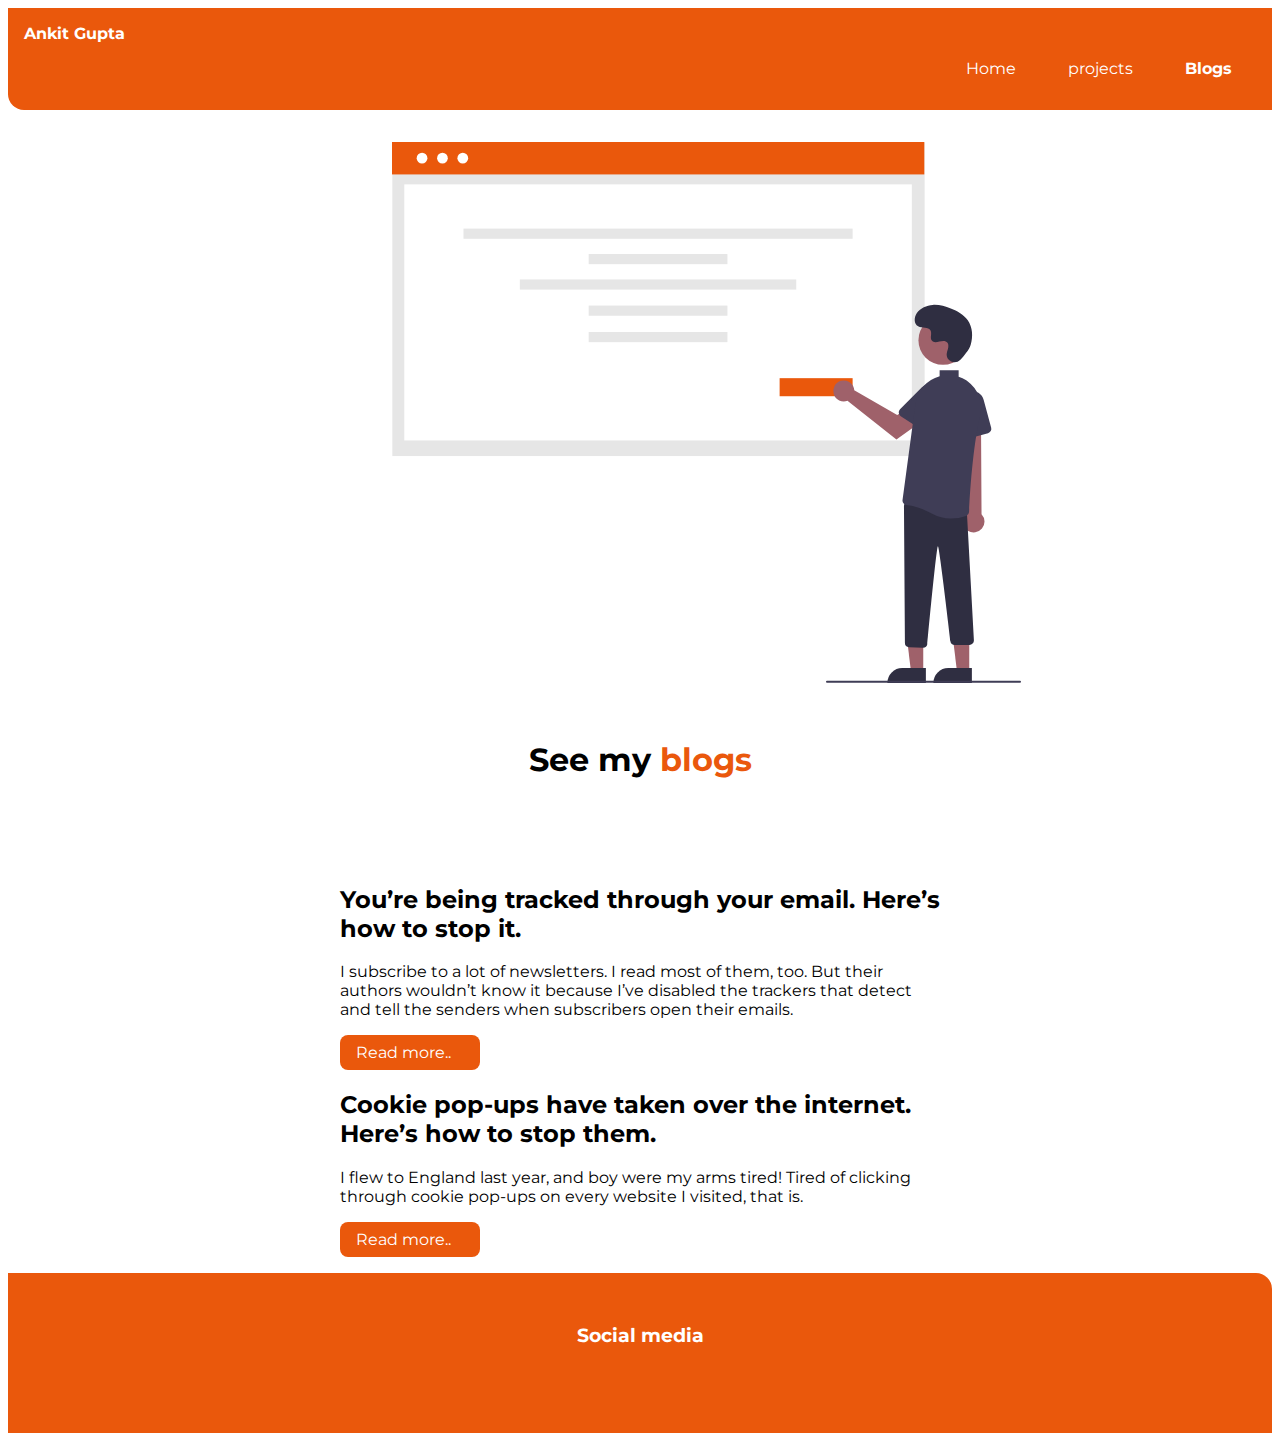
==== blogs.html @ 858d26f7 "refactor" ====
<!DOCTYPE html>
<html lang="en">

<head>
    <meta charset="UTF-8">
    <meta name="viewport" content="width=device-width, initial-scale=1.0">
    <link href="styles.css" rel="stylesheet" />
    <title>blogs | Ankit Gupta</title>
</head>

<body>


    <nav class="navigation container">
        <div class="nav-brand">Ankit Gupta</div>
        <ul class="list-non-bullet nav-pills">
            <li class="list-item-inline">
                <a class="link" href="/index.html">Home</a>
            </li>
            <li class="list-item-inline">
                <a class="link " href="/projects.html">projects</a>
            </li>
            <li class="list-item-inline">
                <a class="link link-active" href="/blogs.html">Blogs</a>
            </li>
        </ul>
    </nav>

    <header class="hero">
        <img class="hero" src="images/hero2.svg" />
        <h1 class="hero-heading">See my <span style="color: #ea580c">blogs</span> </h1>
    </header>


    <article class="container-center showcase-blog">

        <h2>You’re being tracked through your email. Here’s how to stop it.</h2>
        <p>
            I subscribe to a lot of newsletters. I read most of them, too. But their authors wouldn’t know it because
            I’ve disabled the trackers that detect and tell the senders when subscribers open their emails.
        </p>
        <a class="link link-primary" href="https://www.vox.com/recode/23332959/email-tracking-privacy">Read more..</a>

        </hr>

        <h2> Cookie pop-ups have taken over the internet. Here’s how to stop them.</h2>
        <p>
            I flew to England last year, and boy were my arms tired! Tired of clicking through cookie pop-ups on every
            website I visited, that is.
        </p>
        <a class="link link-primary" href="https://www.vox.com/recode/2022/9/14/23353266/cookie-pop-up-go-away">Read
            more..</a>

    </article>
    <footer class="footer">
        <div class="footer-header">
            <h3>Social media</h3>
        </div>
        <ul class="social-links list-non-bullet">
            <li class="list-item-inline">
                <a class="fa fa-github" href="https://github.com/ankitgupta1020" target="_blank">

                </a>
            </li>
            <li class="list-item-inline">
                <a class="fa fa-twitter" href="https://twitter.com/AnkitGu93350210" target="_blank">
                </a>
            </li>
            <li class="list-item-inline">
                <a class="fa fa-linkedin" href="https://www.linkedin.com/in/ankit-gupta-5bb433174/" target="_blank">
                </a>

            </li>

        </ul>

    </footer>

</body>

</html>
---- styles.css ----
@import url('https://fonts.googleapis.com/css2?family=Montserrat:wght@400;700&display=swap');


:root {
    --primary-color: #ea580c;
    --Orange: #ffa500;
    --off-white: #F3F4F6;
}


body {
    font-family: 'Montserrat', sans-serif;
}

hr {
    margin: 2rem 0rem;
}

/** spaces **/

.margin-md {
    margin: 2rem;
}

/** container **/
.container {
    padding: 0rem 1rem;
}

.container-center {
    max-width: 600px;
    margin: auto;
}

/* link  */

.link {
    box-sizing: border-box;
    text-decoration: none;
    padding: 0.5rem 1rem;
    margin-top: 1rem;
    margin-bottom: 1rem;
}

.link-primary {
    background-color: var(--primary-color);
    border-radius: 0.5rem;
    color: white;
    display: block;
    max-width: 140px;
    margin: 1rem 1rem 1rem 0rem;
}

.link-primary:hover {
    background-color: aqua;
    border-radius: 0.7rem;
}

.link-secondary {
    color: var(--primary-color);
    border-radius: 0.5rem;
    border: 1px solid var(--primary-color);
    display: block;
    max-width: 140px;
    margin: 1rem 1rem 1rem 0rem;
}



.list-non-bullet {
    list-style: none;
}

.list-item-inline {
    display: inline;
    padding: 0rem 0.5rem;
}

/** navigation **/
.navigation {
    background-color: var(--primary-color);
    color: white;
    padding: 1rem;
    border-bottom-left-radius: 1rem;
}

.navigation .nav-brand {
    font-weight: bold;
}

.navigation .nav-pills {
    text-align: right;
}

.navigation .link {
    color: white;
}

.navigation .link-active {
    font-weight: bold;
}

.hero {
    padding: 12rem;
    padding-top: 1rem;
    padding-bottom: 1rem;
}

.hero .hero-img {
    text-align: center;
    max-width: 10px;
    display: block;
    margin: auto;
    padding-top: 1rem;
}

.hero .hero-heading {
    text-align: center;
    padding-top: 1rem;
    padding-bottom: 3rem;
    /* color: var(--Orange); */
}

/** section **/

.section {
    padding: 2rem;
}

.section h1 {
    text-align: center;
}

.ow {
    background-color: var(--off-white);
}

/** footer **/
.footer {
    background-color: var(--primary-color);
    padding: 2rem 1rem;
    text-align: center;
    color: white;
    border-top-right-radius: 1rem;
}

.footer:hover {
    background-color: aqua;
    border-radius: 0.7rem;
}

.footer .link {
    color: white;
}

/* .footer .link {
    font-weight: bolds;
    font-size: large;
} */

.footer ul {
    padding-inline-start: 0px;
}

.fa {
    padding: 1rem;
    color: rgb(219, 208, 208);
}

/* .fa-twitter {
    background: #55ACEE;
    color: white;
  }
  .fa-linkedin {
    background: #007bb5;
    color: white;
  }
  .fa-github{
    background-color: white;
    color: red;
  } */
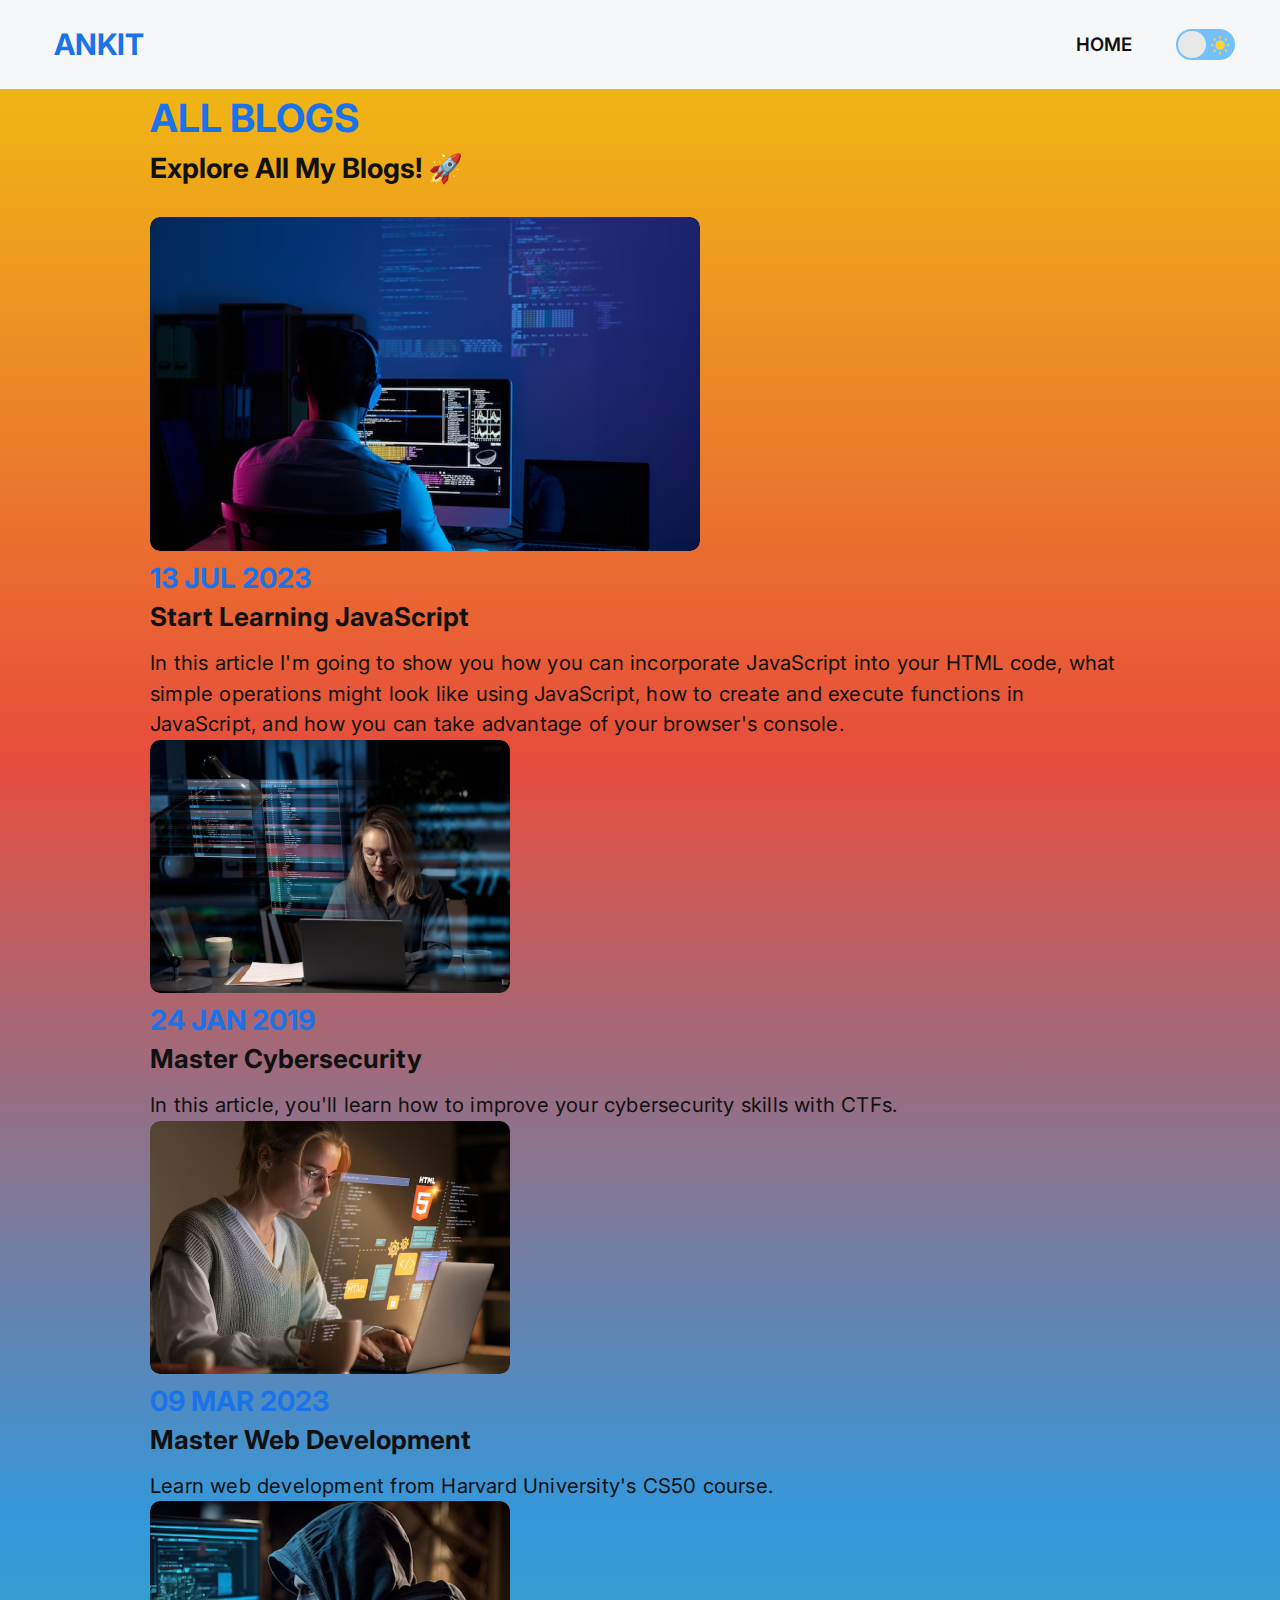
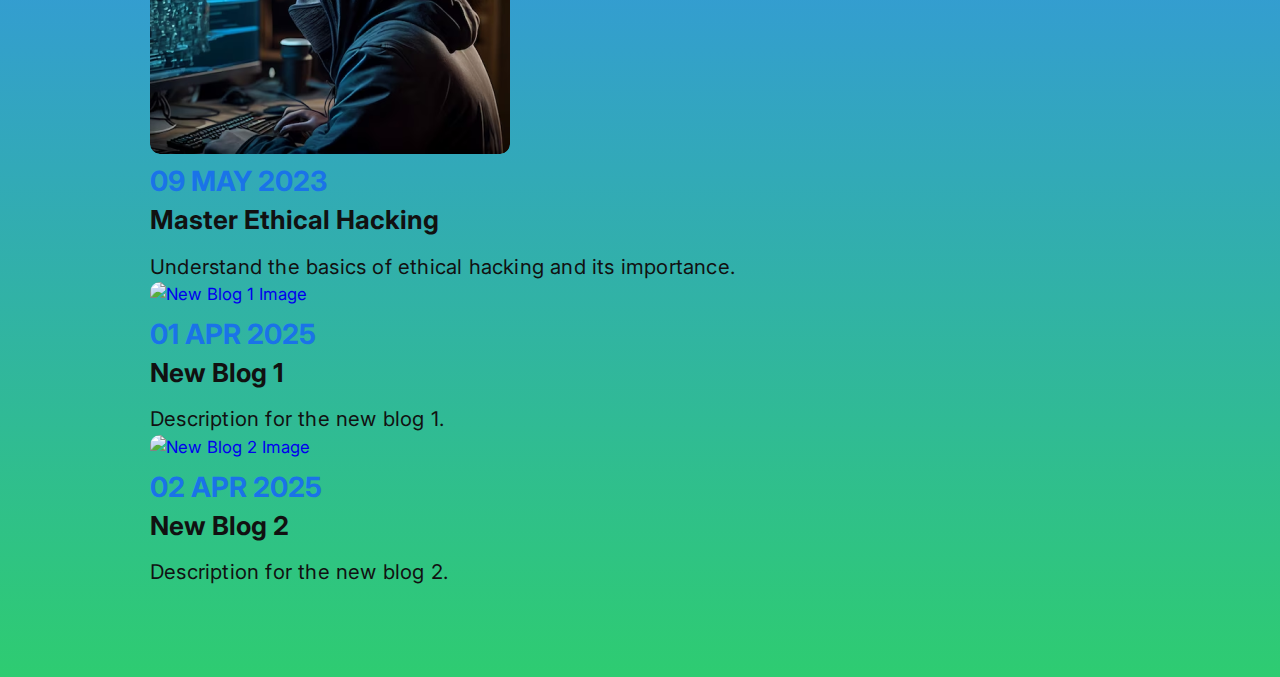
==== commit 898dce76: "inhance style" ====
--- a/blogs.html
+++ b/blogs.html
@@ -1,81 +1,172 @@
 <!DOCTYPE html>
 <html lang="en">
+<head>
+  <meta charset="UTF-8">
+  <meta name="viewport" content="width=device-width, initial-scale=1.0">
+  <title>All Blogs - Ankit Gupta</title>
+  <link rel="stylesheet" href="css/general.css" />
+  <link rel="stylesheet" href="css/styles.css" />
+  <link rel="stylesheet" href="css/queries.css" />
+  <script defer src="js/Theme.js"></script>
+  <script defer src="js/script.js"></script>
+  <script defer src="js/project.js"></script>
+  
+</head>
+<body>
+  <!-- HEADER -->
+  <header class="header flex align-items-center justify-content-space-between">
+    <a href="#" class="nav-link logo flex align-items-center gap-1">
+      <i class="fa-solid fa-terminal"></i>
+      <span>Ankit</span>
+    </a>
 
-<head>
-    <meta charset="UTF-8">
-    <meta name="viewport" content="width=device-width, initial-scale=1.0">
-    <link href="styles.css" rel="stylesheet" />
-    <title>blogs | Ankit Gupta</title>
-</head>
-
-<body>
+    <!-- MOBILE NAV -->
+    <button class="btn-mobile-nav align-items-center justify-content-center flex-direction-column">
+        <div class="bars" id="bar1"></div>
+        <div class="bars" id="bar2"></div>
+        <div class="bars" id="bar3"></div>
+      </button>
+  
+      <nav class="nav flex align-items-center gap-4">
+        <a class="nav-link main-nav-link" href="index.html">Home</a>
+      
 
 
-    <nav class="navigation container">
-        <div class="nav-brand">Ankit Gupta</div>
-        <ul class="list-non-bullet nav-pills">
-            <li class="list-item-inline">
-                <a class="link" href="/index.html">Home</a>
-            </li>
-            <li class="list-item-inline">
-                <a class="link " href="/projects.html">projects</a>
-            </li>
-            <li class="list-item-inline">
-                <a class="link link-active" href="/blogs.html">Blogs</a>
-            </li>
-        </ul>
+      <!-- THEME TOGGLE BUTTON -->
+     <button class="switch" id="themeSwitch">
+        <span class="sun">
+          <svg xmlns="http://www.w3.org/2000/svg" viewBox="0 0 24 24">
+            <g fill="#ffd43b">
+              <circle r="5" cy="12" cx="12"></circle>
+              <path
+                d="m21 13h-1a1 1 0 0 1 0-2h1a1 1 0 0 1 0 2zm-17 0h-1a1 1 0 0 1 0-2h1a1 1 0 0 1 0 2zm13.66-5.66a1 1 0 0 1 -.66-.29 1 1 0 0 1 0-1.41l.71-.71a1 1 0 1 1 1.41 1.41l-.71.71a1 1 0 0 1 -.75.29zm-12.02 12.02a1 1 0 0 1 -.71-.29 1 1 0 0 1 0-1.41l.71-.66a1 1 0 0 1 1.41 1.41l-.71.71a1 1 0 0 1 -.7.24zm6.36-14.36a1 1 0 0 1 -1-1v-1a1 1 0 0 1 2 0v1a1 1 0 0 1 -1 1zm0 17a1 1 0 0 1 -1-1v-1a1 1 0 0 1 2 0v1a1 1 0 0 1 -1 1zm-5.66-14.66a1 1 0 0 1 -.7-.29l-.71-.71a1 1 0 0 1 1.41-1.41l.71.71a1 1 0 0 1 0 1.41 1 1 0 0 1 -.71.29zm12.02 12.02a1 1 0 0 1 -.7-.29l-.66-.71a1 1 0 0 1 1.36-1.36l.71.71a1 1 0 0 1 0 1.41 1 1 0 0 1 -.71.24z">
+              </path>
+            </g>
+          </svg>
+        </span>
+
+        <span class="moon">
+          <svg xmlns="http://www.w3.org/2000/svg" viewBox="0 0 384 512">
+            <path
+              d="m223.5 32c-123.5 0-223.5 100.3-223.5 224s100 224 223.5 224c60.6 0 115.5-24.2 155.8-63.4 5-4.9 6.3-12.5 3.1-18.7s-10.1-9.7-17-8.5c-9.8 1.7-19.8 2.6-30.1 2.6-96.9 0-175.5-78.8-175.5-176 0-65.8 36-123.1 89.3-153.3 6.1-3.5 9.2-10.5 7.7-17.3s-7.3-11.9-14.3-12.5c-6.3-.5-12.6-.8-19-.8z">
+            </path>
+          </svg>
+        </span>
+        <span class="slider"></span>
+      </button>
     </nav>
-
-    <header class="hero">
-        <img class="hero" src="images/hero2.svg" />
-        <h1 class="hero-heading">See my <span style="color: #ea580c">blogs</span> </h1>
-    </header>
+  </header>
 
 
-    <article class="container-center showcase-blog">
+  <!-- BLOG SECTION -->
+  <section class="container blog-section section" id="blogs">
+    <h2 class="section-heading">All Blogs</h2>
+    <h3 class="section-subheading">Explore All My Blogs! 🚀</h3>
 
-        <h2>You’re being tracked through your email. Here’s how to stop it.</h2>
-        <p>
-            I subscribe to a lot of newsletters. I read most of them, too. But their authors wouldn’t know it because
-            I’ve disabled the trackers that detect and tell the senders when subscribers open their emails.
-        </p>
-        <a class="link link-primary" href="https://www.vox.com/recode/23332959/email-tracking-privacy">Read more..</a>
+    <div class="blog-container">
+      <!-- Blog Entry 1 -->
+      <div class="blog-entry">
+        <a href="https://www.freecodecamp.org/news/getting-started-with-javascript/" target="_blank"
+          rel="noopener noreferrer">
+          <div class="blog-img">
+            <img src="assets/blogs/blog1.png" alt="Master JavaScript Blog Image" />
+          </div>
+        </a>
+        <div class="blog-description">
+          <h4 class="blog-heading">13 Jul 2023</h4>
+          <p class="blog-subheading">Start Learning JavaScript</p>
+          <p class="section-text">
+            In this article I'm going to show you how you can incorporate
+            JavaScript into your HTML code, what simple operations might look
+            like using JavaScript, how to create and execute functions in
+            JavaScript, and how you can take advantage of your browser's
+            console.
+          </p>
+        </div>
+      </div>
 
-        </hr>
+      <!-- Blog Entry 2 -->
+      <div class="blog-entry">
+        <a href="https://www.freecodecamp.org/news/improve-cybersecurity-skills-with-ctfs-picoctf-walkthrough/"
+          target="_blank" rel="noopener noreferrer">
+          <div class="blog-img">
+            <img src="assets/blogs/blog2.png" alt="Master Cybersecurity Blog Image" />
+          </div>
+        </a>
+        <div class="blog-description">
+          <h4 class="blog-heading">24 Jan 2019</h4>
+          <p class="blog-subheading">Master Cybersecurity</p>
+          <p class="section-text">
+            In this article, you'll learn how to improve your cybersecurity skills with CTFs.
+          </p>
+        </div>
+      </div>
 
-        <h2> Cookie pop-ups have taken over the internet. Here’s how to stop them.</h2>
-        <p>
-            I flew to England last year, and boy were my arms tired! Tired of clicking through cookie pop-ups on every
-            website I visited, that is.
-        </p>
-        <a class="link link-primary" href="https://www.vox.com/recode/2022/9/14/23353266/cookie-pop-up-go-away">Read
-            more..</a>
+      <!-- Add more blog entries here -->
+      <!-- Blog Entry 3 -->
+      <div class="blog-entry">
+        <a href="https://www.freecodecamp.org/news/learn-web-development-from-harvard-university-cs50/" target="_blank"
+          rel="noopener noreferrer">
+          <div class="blog-img">
+            <img src="assets/blogs/blog3.png" alt="Master Web Development Blog Image" />
+          </div>
+        </a>
+        <div class="blog-description">
+          <h4 class="blog-heading">09 Mar 2023</h4>
+          <p class="blog-subheading">Master Web Development</p>
+          <p class="section-text">
+            Learn web development from Harvard University's CS50 course.
+          </p>
+        </div>
+      </div>
 
-    </article>
-    <footer class="footer">
-        <div class="footer-header">
-            <h3>Social media</h3>
+      <!-- Blog Entry 4 -->
+      <div class="blog-entry">
+        <a href="https://www.freecodecamp.org/news/what-is-ethical-hacking/" target="_blank" rel="noopener noreferrer">
+          <div class="blog-img">
+            <img src="assets/blogs/blog4.png" alt="Master Ethical Hacking Blog Image" />
+          </div>
+        </a>
+        <div class="blog-description">
+          <h4 class="blog-heading">09 May 2023</h4>
+          <p class="blog-subheading">Master Ethical Hacking</p>
+          <p class="section-text">
+            Understand the basics of ethical hacking and its importance.
+          </p>
         </div>
-        <ul class="social-links list-non-bullet">
-            <li class="list-item-inline">
-                <a class="fa fa-github" href="https://github.com/ankitgupta1020" target="_blank">
+      </div>
 
-                </a>
-            </li>
-            <li class="list-item-inline">
-                <a class="fa fa-twitter" href="https://twitter.com/AnkitGu93350210" target="_blank">
-                </a>
-            </li>
-            <li class="list-item-inline">
-                <a class="fa fa-linkedin" href="https://www.linkedin.com/in/ankit-gupta-5bb433174/" target="_blank">
-                </a>
+      <!-- New Blog Entries -->
+      <div class="blog-entry">
+        <a href="https://www.example.com/new-blog-1" target="_blank" rel="noopener noreferrer">
+          <div class="blog-img">
+            <img src="assets/blogs/blog5.png" alt="New Blog 1 Image" />
+          </div>
+        </a>
+        <div class="blog-description">
+          <h4 class="blog-heading">01 Apr 2025</h4>
+          <p class="blog-subheading">New Blog 1</p>
+          <p class="section-text">
+            Description for the new blog 1.
+          </p>
+        </div>
+      </div>
 
-            </li>
-
-        </ul>
-
-    </footer>
-
+      <div class="blog-entry">
+        <a href="https://www.example.com/new-blog-2" target="_blank" rel="noopener noreferrer">
+          <div class="blog-img">
+            <img src="assets/blogs/blog6.png" alt="New Blog 2 Image" />
+          </div>
+        </a>
+        <div class="blog-description">
+          <h4 class="blog-heading">02 Apr 2025</h4>
+          <p class="blog-subheading">New Blog 2</p>
+          <p class="section-text">
+            Description for the new blog 2.
+          </p>
+        </div>
+      </div>
+    </div>
+  </section>
 </body>
-
-</html>+</html>
--- a/css/general.css
+++ b/css/general.css
@@ -0,0 +1,180 @@
+/***********************/
+/* CSS VARIABLE */
+/***********************/
+
+@import url('https://fonts.googleapis.com/css2?family=Inter:wght@100;200;300;400;500;600;700;800;900&display=swap');
+
+:root {
+  --clr-primary: #1A73E8;           /* Bright Blue */
+  --clr-primary-darker: #0F5DBF;    /* Darker Blue */
+  --clr-background: #F6F7F9;        /* Off White */
+  --clr-background-transparent: rgba(246, 247, 249, 0.95); /* Transparent Off White */
+  --clr-text: #111;                 /* Almost Black */
+  --clr-text-lighter: #575757;      /* Medium Gray */
+  --clr-white-transparent: rgba(255, 255, 255, 0.95); /* Transparent White */
+  --clr-white: #FFFFFF;             /* Pure White */
+  --clr-white-darker: #E2E2E2;      /* Light Gray */
+  --clr-black: #0B0B0B;             /* Deep Black */
+}
+
+.dark-mode {
+  --clr-background: #1e1e1e;
+  --clr-background-transparent: rgba(40, 40, 40, 0.95);
+  --clr-text: #f5f5f5;
+  --clr-text-lighter: #f5f5f5d9;
+  --clr-white: #e5ebf4;
+  --clr-white-darker: #ced4dc;
+}
+
+/***********************/
+/* CSS RESET */
+/***********************/
+
+*,
+*::before,
+*::after {
+  box-sizing: border-box;
+}
+
+* {
+  margin: 0;
+  padding: 0;
+  font-family: "Inter", sans-serif; /* Updated font family */
+}
+
+html {
+  font-size: 62.5%;
+  overflow-x: hidden;
+}
+
+body {
+  background-color: var(--clr-background);
+  color: var(--clr-text);
+  min-height: 100vh;
+  font-size: 1.8rem;
+  font-weight: 400;
+  line-height: 1.5;
+  position: relative;
+  -webkit-font-smoothing: antialiased;
+}
+
+img,
+picture,
+video,
+canvas,
+svg {
+  display: block;
+  max-width: 100%;
+}
+
+p,
+h1,
+h2,
+h3,
+h4,
+h5,
+h6 {
+  overflow-wrap: break-word;
+}
+
+a {
+  display: inline-block;
+  text-decoration: none;
+}
+
+/***********************/
+/* REUSEABLE CSS */
+/***********************/
+
+.container {
+  max-width: 112rem;
+  margin: 0 auto;
+}
+
+.section {
+  padding: 9.6rem 3.2rem;
+}
+
+.grid {
+  display: grid;
+}
+
+.grid-template-columns-2 {
+  grid-template-columns: repeat(2, 1fr);
+}
+
+.flex {
+  display: flex;
+}
+
+.align-items-center {
+  align-items: center;
+}
+
+.justify-content-center {
+  justify-content: center;
+}
+
+.justify-content-space-between {
+  justify-content: space-between;
+}
+
+.center {
+  display: flex;
+  align-items: center;
+  justify-content: center;
+}
+
+.flex-direction-column {
+  flex-direction: column;
+}
+
+.section-heading {
+  color: var(--clr-primary);
+  font-size: 4.2rem;
+  font-weight: 700;
+  text-transform: uppercase;
+}
+
+.section-subheading {
+  font-size: 3rem;
+  font-weight: 700;
+  text-transform: capitalize;
+}
+
+.section-text {
+  font-size: 2.2rem;
+  letter-spacing: 0.2px;
+  margin-top: 1.6rem;
+}
+
+/***********************/
+/* HELPER CLASSES */
+/***********************/
+
+.fz-74 {
+  font-size: 7.4rem;
+}
+
+.gap-1 {
+  gap: 1.2rem;
+}
+
+.gap-2 {
+  gap: 2.4rem;
+}
+
+.gap-3 {
+  gap: 3.2rem;
+}
+
+.gap-4 {
+  gap: 4.8rem;
+}
+
+/* 
+- Font sizes (px)
+10 / 12 / 14 / 16 / 18 / 20 / 24 / 30 / 36 / 44 / 52 / 62 / 74 / 86 / 98
+
+- Spacing system (px)
+2 / 4 / 8 / 12 / 16 / 24 / 32 / 48 / 64 / 80 / 96 / 128--- a/css/styles.css
+++ b/css/styles.css
@@ -0,0 +1,1153 @@
+/***********************/
+/* HEADER */
+/***********************/
+
+.header {
+  position: fixed;
+  top: 0;
+  left: 0;
+  height: 9.6rem;
+  width: 100%;
+  background-color: var(--clr-background);
+  padding: 0 4.8rem;
+  z-index: 10;
+  transition: all 0.3s ease-in-out; /* Smooth transition */
+}
+
+.scrolled-down {
+  background-color: var(--clr-background-transparent);
+  box-shadow: 0 1rem 1rem -1rem rgba(33, 35, 38, 0.1);
+  height: 8rem;
+  transition: all 0.3s ease-in-out; /* Smooth transition */
+}
+
+.logo {
+  color: var(--clr-primary) !important;
+  display: flex;
+  align-items: center;
+  gap: 1rem; /* Added gap for better spacing */
+  animation: fadeIn 1s ease-in-out; /* Added fade-in animation */
+}
+
+.logo .fa-terminal {
+  font-size: 4.4rem;
+}
+
+.logo span {
+  font-size: 3.2rem;
+  font-weight: 700;
+}
+
+.nav-link:link,
+.nav-link:visited {
+  color: var(--clr-text);
+  font-size: 2rem;
+  font-weight: 600;
+  text-transform: uppercase;
+  transition: color 0.3s ease-in-out; /* Smooth transition for color */
+}
+
+.nav-link:hover,
+.nav-link:active {
+  color: var(--clr-primary);
+}
+
+.nav .nav-link.active {
+  color: var(--clr-primary);
+}
+
+/* Keyframes for animations */
+@keyframes fadeIn {
+  from {
+    opacity: 0;
+  }
+  to {
+    opacity: 1;
+  }
+}
+
+/***********************/
+/* Body*/
+/***********************/
+
+
+/* body {
+  background-color: #00bfff52;
+} */
+/* body {
+  background: linear-gradient(to bottom, #ff0000, #00ff00, #0000ff);
+} */
+
+/* body {
+  background: linear-gradient(to right, #ff0000, #00ff00, #0000ff, #ffff00);
+} */
+
+body {
+  background: linear-gradient(to bottom, #f1c40f, #e74c3c, #3498db, #2ecc71); /* Improved gradient colors */
+}
+
+/* body {
+  background: linear-gradient(to bottom, #ffffff, #000000);
+  color: #ffffff; /* Set text color to white for high contrast */
+
+
+/***********************/
+/* THEME SWITCH */
+/***********************/
+
+/* .switch {
+  background: none;
+  border: none;
+  cursor: pointer;
+  font-size: 1.7rem;
+  position: relative;
+  display: inline-block;
+  width: 6.4rem;
+  height: 3.4rem;
+}
+
+.switch input {
+  opacity: 0;
+  width: 0;
+  height: 0;
+}
+
+.slider {
+  position: absolute;
+  cursor: pointer;
+  top: 0;
+  left: 0;
+  right: 0;
+  bottom: 0;
+  background-color: #73c0fc;
+  -webkit-transition: 0.4s;
+  transition: 0.4s;
+  border-radius: 30px;
+}
+
+.slider:before {
+  position: absolute;
+  content: "";
+  height: 3rem;
+  width: 3rem;
+  border-radius: 20px;
+  left: 0.2rem;
+  bottom: 0.2rem;
+  z-index: 2;
+  background-color: #e8e8e8;
+  -webkit-transition: 0.4s;
+  transition: 0.4s;
+}
+
+.sun svg {
+  position: absolute;
+  top: 0.6rem;
+  left: 3.6rem;
+  z-index: 1;
+  width: 2.4rem;
+  height: 2.4rem;
+}
+
+.moon svg {
+  fill: #73c0fc;
+  position: absolute;
+  top: 0.5rem;
+  left: 0.5rem;
+  z-index: 1;
+  width: 2.4rem;
+  height: 2.4rem;
+}
+
+/* .switch:hover */
+/* .sun svg {
+  animation: rotate 15s linear infinite;
+}
+
+@keyframes rotate {
+  0% {
+    -webkit-transform: rotate(0);
+    -ms-transform: rotate(0);
+    transform: rotate(0);
+  }
+
+  100% {
+    -webkit-transform: rotate(360deg);
+    -ms-transform: rotate(360deg);
+    transform: rotate(360deg);
+  }
+} */
+
+/* .switch:hover */
+/* .moon svg {
+  animation: tilt 5s linear infinite;
+}
+
+@keyframes tilt {
+  0% {
+    -webkit-transform: rotate(0deg);
+    -ms-transform: rotate(0deg);
+    transform: rotate(0deg);
+  }
+
+  25% {
+    -webkit-transform: rotate(-10deg);
+    -ms-transform: rotate(-10deg);
+    transform: rotate(-10deg);
+  }
+
+  75% {
+    -webkit-transform: rotate(10deg);
+    -ms-transform: rotate(10deg);
+    transform: rotate(10deg);
+  }
+
+  100% {
+    -webkit-transform: rotate(0deg);
+    -ms-transform: rotate(0deg);
+    transform: rotate(0deg);
+  }
+}
+
+.dark-mode .slider {
+  background-color: #183153;
+}
+
+.dark-mode .slider:before {
+  -webkit-transform: translateX(3rem);
+  -ms-transform: translateX(3rem);
+  transform: translateX(3rem);
+} */
+/* CSS for Theme Toggle Button */
+.switch {
+  background: none;
+  border: none;
+  cursor: pointer;
+  font-size: 1.7rem;
+  position: relative;
+  display: inline-block;
+  width: 6.4rem;
+  height: 3.4rem;
+}
+
+.switch input {
+  opacity: 0;
+  width: 0;
+  height: 0;
+}
+
+.slider {
+  position: absolute;
+  cursor: pointer;
+  top: 0;
+  left: 0;
+  right: 0;
+  bottom: 0;
+  background-color: #73c0fc;
+  transition: 0.4s;
+  border-radius: 30px;
+}
+
+.slider:before {
+  position: absolute;
+  content: "";
+  height: 3rem;
+  width: 3rem;
+  border-radius: 20px;
+  left: 0.2rem;
+  bottom: 0.2rem;
+  z-index: 2;
+  background-color: #e8e8e8;
+  transition: 0.4s;
+}
+
+.sun svg {
+  position: absolute;
+  top: 0.6rem;
+  left: 3.6rem;
+  z-index: 1;
+  width: 2.4rem;
+  height: 2.4rem;
+}
+
+.moon svg {
+  fill: #73c0fc;
+  position: absolute;
+  top: 0.5rem;
+  left: 0.5rem;
+  z-index: 1;
+  width: 2.4rem;
+  height: 2.4rem;
+}
+
+.dark-mode .slider {
+  background-color: #183153;
+}
+
+.dark-mode .slider:before {
+  transform: translateX(3rem);
+}
+/* CSS for Dark Mode */
+body.dark-mode {
+  background-color: #121212;
+  color: #ffffff;
+}
+
+body.dark-mode .header {
+  background-color: #1e1e1e;
+}
+
+body.dark-mode .nav-link {
+  color: #ffffff;
+}
+
+body.dark-mode .section {
+  background-color: #1e1e1e;
+  color: #ffffff;
+}
+/*hero section*/
+    .hero-section h1 {
+      font-size: 4rem;
+      animation: text-fade 2s ease-in-out infinite alternate;
+    }
+
+    @keyframes text-fade {
+      0% {
+        opacity: 0;
+        transform: translateY(20px);
+      }
+
+      100% {
+        opacity: 1;
+        transform: translateY(0);
+      }
+    }
+
+
+/***********************/
+/* MOBILE NAV */
+/***********************/
+
+.btn-mobile-nav {
+  border: none;
+  background: none;
+  cursor: pointer;
+  display: none;
+  position: relative;
+  width: 4rem;
+  height: 4rem;
+  gap: 1rem;
+  transition: transform 0.5s ease-in-out; /* Smooth transition for transform */
+}
+
+.bars {
+  width: 100%;
+  height: 0.4rem;
+  background-color: var(--clr-primary);
+  border-radius: 4px;
+  transition: transform 0.5s ease-in-out, opacity 0.5s ease-in-out; /* Smooth transition for transform and opacity */
+}
+
+#bar2 {
+  transition: transform 0.8s ease-in-out, opacity 0.8s ease-in-out; /* Smooth transition for transform and opacity */
+}
+
+#bar1,
+#bar3 {
+  width: 70%;
+}
+
+.btn-mobile-nav.active .bars {
+  position: absolute;
+}
+
+.btn-mobile-nav.active #bar2 {
+  transform: scaleX(0);
+  opacity: 0; /* Added opacity transition */
+}
+
+.btn-mobile-nav.active #bar1 {
+  width: 100%;
+  transform: rotate(45deg) translate(0.5rem, 0.5rem); /* Added translate for better alignment */
+}
+
+.btn-mobile-nav.active #bar3 {
+  width: 100%;
+  transform: rotate(-45deg) translate(0.5rem, -0.5rem); /* Added translate for better alignment */
+}
+
+/* Animation for button appearance */
+@keyframes buttonFadeIn {
+  from {
+    opacity: 0;
+    transform: scale(0.8);
+  }
+  to {
+    opacity: 1;
+    transform: scale(1);
+  }
+}
+
+.btn-mobile-nav {
+  animation: buttonFadeIn 0.5s ease-in-out; /* Apply fade-in animation */
+}
+
+.btn-mobile-nav.active #bar3 {
+  width: 100%;
+  -webkit-transform: rotate(-45deg);
+  -ms-transform: rotate(-45deg);
+  transform: rotate(-45deg);
+  -webkit-transition-duration: 0.5s;
+  transition-duration: 0.5s;
+} */
+
+.btn-mobile-nav.active {
+  -webkit-transition-duration: 0.5s;
+  transition-duration: 0.5s;
+  -webkit-transform: rotate(180deg);
+  -ms-transform: rotate(180deg);
+  transform: rotate(180deg);
+} */
+
+/***********************/
+/* HERO SECTION */
+/***********************/
+
+.hero-section {
+  padding: 8rem 2rem 0; /* Optimized padding for better visual balance */
+  position: relative;
+  min-height: 100vh;
+  background: linear-gradient(135deg, var(--clr-primary-light), var(--clr-primary-dark)); /* Added gradient background */
+}
+
+h1 {
+  color: var(--clr-primary);
+  font-size: 7.4rem;
+  font-weight: 600;
+  text-transform: capitalize;
+  line-height: 1;
+  margin-bottom: 2.4rem;
+  animation: fadeIn 1s ease-in-out; /* Added fade-in animation */
+}
+
+h1 span {
+  color: var(--clr-text-lighter);
+  font-size: 5.2rem;
+  text-transform: uppercase;
+}
+
+.social-links {
+  user-select: none;
+  display: flex;
+  gap: 1.6rem; /* Added gap for better spacing */
+}
+
+.hero-section .social-link:link,
+.hero-section .social-link:visited {
+  font-size: 4rem;
+  color: var(--clr-text);
+  transition: all 0.3s;
+}
+
+.hero-section .social-link:hover,
+.hero-section .social-link:active {
+  color: var(--clr-primary);
+  transform: translateY(-0.3rem);
+}
+
+.hero-img-box {
+  position: relative;
+  max-width: 35rem;
+  margin: 0 auto; /* Centered the image box */
+}
+
+.hero-img-container {
+  aspect-ratio: 1 / 1.5;
+  display: flex;
+  align-items: flex-end;
+  border-radius: 0 0 100vw 100vw;
+  overflow: hidden;
+  transition: all 0.4s;
+  user-select: none;
+  animation: slideIn 1s ease-in-out; /* Added slide-in animation */
+}
+
+.hero-img-container:hover {
+  transform: scale(1.06);
+}
+
+.hero-img-background {
+  position: absolute;
+  inset: auto 0 0;
+  margin: 0 auto;
+  width: 100%;
+  aspect-ratio: 1 / 1;
+  border-radius: 50%;
+  background: linear-gradient(180deg, rgba(78, 125, 240, 0.5) 0%, rgba(106, 129, 251, 0) 100%);
+}
+
+.hero-img {
+  position: relative;
+  z-index: 2;
+  transition: all 0.4s;
+}
+
+.hero-img-container:hover .hero-img {
+  transform: translateY(-1.6rem);
+}
+
+.scroll-down-container {
+  z-index: 5;
+  position: absolute;
+  bottom: 7%;
+  left: 50%;
+  transform: translate(-50%, -7%);
+  user-select: none;
+}
+
+.scroll-down {
+  height: 6.2rem;
+  animation: upAndDown 2.35s linear infinite;
+}
+
+.scroll-down .mouse {
+  fill: var(--clr-text);
+  height: 100%;
+  transition: fill 0.3s;
+}
+
+.scroll-down-container:hover .mouse {
+  fill: var(--clr-primary);
+}
+
+/* Keyframes for animations */
+@keyframes fadeIn {
+  from {
+    opacity: 0;
+  }
+  to {
+    opacity: 1;
+  }
+}
+
+@keyframes slideIn {
+  from {
+    transform: translateY(100%);
+  }
+  to {
+    transform: translateY(0);
+  }
+}
+
+@keyframes upAndDown {
+  50% {
+    transform: translateY(1.6rem);
+  }
+}
+
+/***********************/
+/* SKILLS SECTION */
+/***********************/
+
+.skills-section {
+  padding: 5rem 2rem; /* Optimized padding for better visual balance */
+  background-color: var(--clr-light-grey); /* Added background color for contrast */
+}
+
+.skills {
+  margin-top: 3rem; /* Adjusted margin for improved spacing */
+  display: grid;
+  grid-template-columns: repeat(auto-fit, minmax(8.6rem, 1fr)); /* Responsive grid layout */
+  gap: 2rem; /* Increased gap for better spacing */
+  justify-items: center; /* Center items within the grid */
+}
+
+.skill {
+  aspect-ratio: 1 / 1;
+  border-radius: 50%;
+  background-color: var(--clr-white);
+  box-shadow: 0 0.4rem 0.8rem rgba(0, 0, 0, 0.2); /* Enhanced shadow for better depth */
+  transition: transform 0.3s, box-shadow 0.3s; /* Added box-shadow transition */
+  animation: fadeIn 1s ease-in-out; /* Added fade-in animation */
+}
+
+.skill:hover {
+  transform: translateY(-1rem);
+  box-shadow: 0 0.6rem 1.2rem rgba(0, 0, 0, 0.3); /* Enhanced shadow on hover */
+}
+
+.skill-img {
+  width: 50%; /* Consistent width */
+  display: block; /* Ensures the image is block-level */
+  margin: 0 auto; /* Centers the image within the skill */
+  border-radius: 50%; /* Makes the image circular */
+  animation: bounceIn 1s ease-in-out; /* Added bounce-in animation */
+}
+
+/* Keyframes for animations */
+@keyframes fadeIn {
+  from {
+    opacity: 0;
+  }
+  to {
+    opacity: 1;
+  }
+}
+
+@keyframes bounceIn {
+  0% {
+    transform: scale(0.5);
+    opacity: 0.5;
+  }
+  60% {
+    transform: scale(1.2);
+    opacity: 1;
+  }
+  100% {
+    transform: scale(1);
+  }
+}
+
+/***********************/
+/* ABOUT SECTION */
+/***********************/
+
+.about-section {
+  display: grid;
+  grid-template-columns: 42% 58%; /* Adjusted for better compatibility */
+  gap: 2rem; /* Added gap for better spacing */
+  align-items: center; /* Center items vertically */
+  padding: 4rem 2rem; /* Added padding for better spacing */
+  background-color: var(--clr-background-light); /* Added background color for contrast */
+  animation: fadeIn 1s ease-in-out; /* Added fade-in animation */
+}
+
+.about-img-box img {
+  border-radius: 10px;
+  box-shadow: 0 0.4rem 0.8rem rgba(0, 0, 0, 0.2); /* Added shadow for depth */
+  transition: transform 0.3s ease-in-out; /* Smooth transition for transform */
+}
+
+.about-img-box img:hover {
+  transform: scale(1.05); /* Slight zoom on hover */
+}
+
+.more-info {
+  text-align: center;
+  margin-top: 1.6rem;
+  animation: slideIn 1s ease-in-out; /* Added slide-in animation */
+}
+
+.more-info h5 {
+  color: var(--clr-primary);
+  font-size: 2.4rem;
+  font-weight: 700;
+  margin-bottom: 1rem; /* Added margin for spacing */
+}
+
+/* Keyframes for animations */
+@keyframes fadeIn {
+  from {
+    opacity: 0;
+  }
+  to {
+    opacity: 1;
+  }
+}
+
+@keyframes slideIn {
+  from {
+    transform: translateY(100%);
+  }
+  to {
+    transform: translateY(0);
+  }
+}
+/* Style for the "Download PDF" button */
+.note-card a {
+  display: inline-block;
+  padding: 10px 20px;
+  background-color: #3498db;
+  color: #fff;
+  text-decoration: none;
+  border-radius: 5px;
+  transition: background-color 0.3s ease;
+
+  margin-bottom: 20px;
+  /* Adjust the value to control the amount of spacing */
+
+}
+
+.note-card a:hover {
+  background-color: #2980b9;
+}
+
+/***********************/
+/* PROJECT SECTION */
+/***********************/
+
+.carousel-container {
+  margin-top: 2rem;
+  overflow-x: hidden;
+}
+
+.carousel-nav {
+  padding: 1rem 0 0 1rem;
+  margin-bottom: 3rem;
+}
+
+.carousel-nav .nav-btn {
+  background: transparent;
+  border: none;
+  cursor: pointer;
+}
+
+.carousel-nav .nav-btn:first-child {
+  margin-right: 1.6rem;
+}
+
+.carousel-nav .nav-btn .fa-solid {
+  color: var(--clr-text);
+  font-size: 4.4rem;
+  -webkit-transition: all 0.3s;
+  transition: all 0.3s;
+}
+
+.tech-use li:not(:last-child) {
+  margin-right: 2.4rem;
+}
+
+.carousel-nav .nav-btn:hover .fa-solid {
+  color: var(--clr-primary);
+}
+
+.carousel-nav .nav-btn:hover .fa-circle-arrow-left {
+  -webkit-transform: translateX(-0.3rem);
+  -ms-transform: translateX(-0.3rem);
+  transform: translateX(-0.3rem);
+}
+
+.carousel-nav .nav-btn:hover .fa-circle-arrow-right {
+  -webkit-transform: translateX(0.3rem);
+  -ms-transform: translateX(0.3rem);
+  transform: translateX(0.3rem);
+}
+
+.carousel {
+  -webkit-transition: all 0.3s ease-in-out;
+  transition: all 0.3s ease-in-out;
+}
+
+.slide {
+  -webkit-flex-shrink: 0;
+  flex-shrink: 0;
+  -webkit-flex-basis: 100%;
+  /* Safari 6.1+ */
+  flex-basis: 100%;
+}
+
+.project-img {
+  border-radius: 5px;
+  overflow: hidden;
+}
+
+.project-img img {
+  width: 100%;
+  -webkit-transition: all 0.4s;
+  transition: all 0.4s;
+}
+
+.project-img img:hover {
+  -webkit-transform: scale(1.1);
+  -ms-transform: scale(1.1);
+  transform: scale(1.1);
+}
+
+.project-description h4 {
+  color: var(--clr-primary);
+  font-size: 3.2rem;
+  font-weight: 700;
+  text-transform: uppercase;
+}
+
+.tech-use {
+  margin: 1.6rem 0 2.4rem;
+  list-style: none;
+}
+
+.tech-use li {
+  display: inline-block;
+}
+
+.tech-use li:not(:last-child) {
+  margin-right: 2.4rem;
+}
+
+.project-link:link,
+.project-link:visited {
+  font-size: 3.2rem;
+  color: var(--clr-text);
+  -webkit-transition: all 0.3s;
+  transition: all 0.3s;
+}
+
+.project-link:hover,
+.project-link:active {
+  color: var(--clr-primary);
+  -webkit-transform: translateY(-0.3rem);
+  -ms-transform: translateY(-0.3rem);
+  transform: translateY(-0.3rem);
+}
+
+.carousel-dots {
+  margin-top: 4.8rem;
+  text-align: center;
+}
+
+.carousel-dots .dot {
+  display: inline-block;
+  width: 1.2rem;
+  height: 1.2rem;
+  border-radius: 50%;
+  margin: 0 0.4rem;
+  cursor: pointer;
+  border: 2px solid var(--clr-primary);
+}
+
+.carousel-dots .dot.active {
+  background-color: var(--clr-primary);
+}
+
+/***********************/
+/* BLOG SECTION */
+/***********************/
+
+.blog-container {
+  margin-top: 3rem;
+}
+
+.small-blog {
+  display: grid;
+  grid-template-columns: repeat(3, 1fr);
+}
+
+.blog-img {
+  border-radius: 10px;
+  overflow: hidden;
+}
+
+.blog-img img {
+  width: 100%;
+  -webkit-transition: all 0.4s;
+  transition: all 0.4s;
+}
+
+.blog-img img:hover {
+  -webkit-transform: scale(1.1);
+  -ms-transform: scale(1.1);
+  transform: scale(1.1);
+}
+
+.big-blog {
+  margin-bottom: 3.2rem;
+}
+
+.blog-heading {
+  color: var(--clr-primary);
+  font-size: 3rem;
+  font-weight: 700;
+  text-transform: uppercase;
+}
+
+.blog-subheading {
+  color: var(--clr-text);
+  font-size: 2.8rem;
+  font-weight: 700;
+  line-height: 3.6rem;
+  text-transform: capitalize;
+}
+
+.small-blog .blog-heading {
+  margin-top: 1.6rem;
+  font-size: 2.4rem;
+}
+
+.small-blog .blog-subheading {
+  font-size: 2.2rem;
+}
+
+/***********************/
+/*  SECTION */
+/***********************/
+
+.contact-container {
+  margin-top: 3rem;
+}
+
+.contact-form-container {
+  background-color: var(--clr-white);
+  padding: 4.8rem;
+  border-radius: 10px;
+  box-shadow: rgba(0, 0, 0, 0.15) 0rem 0.5rem 1.5rem 0rem;
+}
+
+.contact-form {
+  gap: 2rem;
+}
+
+.form-group {
+  -webkit-box-orient: vertical;
+  -webkit-box-direction: normal;
+  -ms-flex-direction: column;
+  flex-direction: column;
+}
+
+.form-group label {
+  font-weight: 500;
+  margin: 0 0 0.6rem 0.6rem;
+  color: var(--clr-black);
+}
+
+.form-group input,
+.form-group textarea {
+  background: transparent;
+  color: var(--clr-black);
+  border: 2px solid var(--clr-white-darker);
+  border-radius: 5px;
+  padding: 1.2rem 1.6rem;
+  font-weight: 500;
+  font-size: 1.8rem;
+  resize: none;
+  -webkit-transition: all 0.3s;
+  transition: all 0.3s;
+}
+
+.form-group input:focus,
+.form-group textarea:focus {
+  outline: none;
+  border-color: var(--clr-primary);
+}
+
+.form-btn {
+  align-self: self-start;
+  padding: 1.2rem 3.2rem;
+  border-radius: 5px;
+  border: none;
+  background-color: var(--clr-primary);
+  color: var(--clr-white);
+  font-weight: 500;
+  font-size: 1.8rem;
+  cursor: pointer;
+  -webkit-transition: all 0.3s;
+  transition: all 0.3s;
+}
+
+.form-btn:hover {
+  background-color: var(--clr-primary-darker);
+  box-shadow: rgba(0, 0, 0, 0.18) 0rem 0.2rem 0.4rem;
+}
+
+.contact-link-container {
+  padding: 4.8rem;
+}
+
+.contact-links {
+  -webkit-box-orient: vertical;
+  -webkit-box-direction: normal;
+  -ms-flex-direction: column;
+  flex-direction: column;
+}
+
+.contact-link .icon {
+  width: 7.4rem;
+  height: 7.4rem;
+  border-radius: 50%;
+  background-color: var(--clr-white);
+  -webkit-transition: box-shadow 0.3s;
+  transition: box-shadow 0.3s;
+}
+
+.contact-link:hover .icon {
+  box-shadow: rgba(0, 0, 0, 0.08) 0rem 0.4rem 1.2rem;
+}
+
+.contact-link .icon .fa-solid {
+  color: var(--clr-primary);
+  font-size: 3.6rem;
+}
+
+.contact-link h5 {
+  color: var(--clr-primary);
+  font-size: 2rem;
+  margin-bottom: 0.4rem;
+  font-weight: 700;
+}
+
+.contact-link p {
+  color: var(--clr-text);
+  font-size: 2rem;
+}
+
+/***********************/
+/* THANKS SECTION */
+/***********************/
+
+.thanks-section {
+  padding: 0 3.2rem;
+  min-height: 100vh;
+  min-height: 100svh;
+}
+
+.thanks-container {
+  text-align: center;
+  padding: 4.8rem;
+  background-color: var(--clr-white);
+  border-radius: 10px;
+  box-shadow: rgba(0, 0, 0, 0.15) 0rem 0.5rem 1.5rem 0rem;
+}
+
+.thanks-container .icon {
+  font-size: 7.4rem;
+  color: var(--clr-primary);
+  margin-bottom: 0.8rem;
+}
+
+.thanks-container h2 {
+  color: var(--clr-black);
+  font-size: 3.2rem;
+  margin-bottom: 1.2rem;
+}
+
+.thanks-container p {
+  color: var(--clr-black);
+  line-height: 1.7;
+}
+
+.back-to-site {
+  margin-top: 2.6rem;
+  display: block;
+  border-radius: 5px;
+  padding: 1.2rem;
+  color: var(--clr-white);
+  background-color: var(--clr-primary);
+  -webkit-transition: all 0.3s;
+  transition: all 0.3s;
+}
+
+.back-to-site:hover,
+.back-to-site:active {
+  background-color: var(--clr-primary-darker);
+}
+
+.back-to-site .fa-arrow-left {
+  margin-right: 0.8rem;
+  -webkit-transition: all 0.3s;
+  transition: all 0.3s;
+}
+
+.back-to-site:hover .fa-arrow-left,
+.back-to-site:active .fa-arrow-left {
+  -webkit-transform: translateX(-0.4rem);
+  -ms-transform: translateX(-0.4rem);
+  transform: translateX(-0.4rem);
+}
+
+/***********************/
+/* FOOTER */
+/***********************/
+/* 
+footer {
+  padding: 4.8rem 3.2rem;
+  background: var(--clr-black);
+}
+
+footer p {
+  text-align: center;
+  color: var(--clr-white);
+  font-size: 3.6rem;
+  font-weight: 700;
+  text-transform: uppercase;
+}
+
+footer .social-links {
+  gap: 1.6rem;
+}
+
+footer .social-link:link,
+footer .social-link:visited {
+  color: var(--clr-white);
+  font-size: 3.6rem;
+  -webkit-transition: all 0.3s;
+  transition: all 0.3s;
+}
+
+footer .social-link:hover,
+footer .social-link:active {
+  color: var(--clr-primary);
+  -webkit-transform: translateY(-0.3rem);
+  -ms-transform: translateY(-0.3rem);
+  transform: translateY(-0.3rem);
+} */
+footer {
+  padding: 20px 0;
+  background-color: #1A73E8; /* Bright blue background */
+  color: white;
+  text-align: center;
+  background: linear-gradient(to bottom, #FFFFFF, #1A73E8); /* Gradient background */
+  position: relative;
+  overflow: hidden;
+  animation: fadeIn 1s ease-in-out; /* Added fade-in animation */
+}
+
+footer::after {
+  content: "";
+  position: absolute;
+  bottom: -50px; /* Adjust based on curve size */
+  left: 0;
+  width: 100%;
+  height: 50px; /* Adjust based on curve size */
+  background-color: #FFFFFF; /* Footer background color */
+  border-top-left-radius: 50% 25px;
+  border-top-right-radius: 50% 25px;
+}
+
+footer p {
+  font-size: 24px; /* Emphasizing the name */
+  margin-bottom: 15px;
+  animation: slideIn 1s ease-in-out; /* Added slide-in animation */
+}
+
+.social-links {
+  display: flex;
+  justify-content: center;
+  gap: 20px; /* Space between icons */
+  animation: fadeIn 1s ease-in-out; /* Added fade-in animation */
+}
+
+.social-link i {
+  font-size: 20px; /* Adjusting the size of icons */
+  transition: transform 0.3s ease, color 0.3s ease; /* Smooth transition for hover effect */
+}
+
+.social-link:hover i {
+  transform: scale(1.1); /* Slightly enlarging icons on hover */
+  color: #FFD700; /* Change color on hover */
+}
+
+/* Keyframes for animations */
+@keyframes fadeIn {
+  from {
+    opacity: 0;
+  }
+  to {
+    opacity: 1;
+  }
+}
+
+@keyframes slideIn {
+  from {
+    transform: translateY(100%);
+  }
+  to {
+    transform: translateY(0);
+  }
+}--- a/css/queries.css
+++ b/css/queries.css
@@ -0,0 +1,180 @@
+/**************************/
+/* BELOW 1280px */
+/**************************/
+
+@media (max-width: 80em) {
+  html {
+    font-size: 58%;
+    transition: font-size 0.3s ease-in-out; /* Smooth transition for font size */
+  }
+}
+
+/**************************/
+/* BELOW 1024px */
+/**************************/
+
+@media (max-width: 64em) {
+  html {
+    font-size: 52%;
+    transition: font-size 0.3s ease-in-out; /* Smooth transition for font size */
+  }
+}
+
+/**************************/
+/* BELOW 864px */
+/**************************/
+
+@media (max-width: 54em) {
+  .nav {
+    display: none;
+    background-color: var(--clr-background-transparent);
+    border-radius: 10px;
+    box-shadow: 0 0.5rem 1.5rem rgba(0, 0, 0, 0.15);
+    flex-direction: column;
+    gap: 3.2rem;
+    padding: 3.2rem 4.8rem;
+    position: absolute;
+    top: 10rem;
+    right: 4rem;
+    z-index: 10;
+    animation: fadeIn 0.5s ease-in-out; /* Added fade-in animation */
+  }
+
+  .btn-mobile-nav.active + .nav {
+    display: flex;
+  }
+
+  .btn-mobile-nav {
+    display: flex;
+    animation: buttonFadeIn 0.5s ease-in-out; /* Added fade-in animation */
+  }
+
+  .hero-section {
+    flex-direction: column;
+    justify-content: center;
+    animation: slideIn 0.5s ease-in-out; /* Added slide-in animation */
+  }
+
+  .hero-img-box {
+    max-width: 30rem;
+  }
+
+  .grid {
+    grid-template-columns: 1fr;
+  }
+
+  .about-img-box {
+    order: 2;
+    justify-self: center;
+  }
+
+  .about-img-box img {
+    width: 60rem;
+    transition: transform 0.3s ease-in-out; /* Smooth transition for transform */
+  }
+
+  .about-img-box img:hover {
+    transform: scale(1.05); /* Slight zoom on hover */
+  }
+
+  .small-blog {
+    grid-template-columns: repeat(2, 1fr);
+  }
+
+  .small-blog .blog-heading {
+    font-size: 3rem;
+  }
+
+  .small-blog .blog-subheading {
+    font-size: 2.8rem;
+  }
+
+  .contact-link-container {
+    padding: 4.8rem 0 0;
+  }
+
+  .contact-links {
+    flex-direction: row;
+    flex-wrap: wrap;
+  }
+
+  .contact-link {
+    flex-grow: 1;
+    gap: 1.6rem;
+  }
+}
+
+/**************************/
+/* BELOW 608px */
+/**************************/
+
+@media (max-width: 38em) {
+  html {
+    font-size: 50%;
+    transition: font-size 0.3s ease-in-out; /* Smooth transition for font size */
+  }
+
+  .section-subheading {
+    font-size: 2.4rem;
+  }
+
+  h1 {
+    font-size: 4.4rem;
+    margin-bottom: 1.6rem;
+  }
+
+  h1 span {
+    font-size: 3.6rem;
+  }
+
+  .fz-74 {
+    font-size: 4.4rem;
+  }
+
+  .skills {
+    gap: 2.4rem;
+    grid-template-columns: repeat(3, 8.6rem);
+  }
+
+  .small-blog {
+    grid-template-columns: 1fr;
+  }
+
+  .contact-form-container {
+    padding: 3.2rem;
+  }
+
+  .thanks-container {
+    padding: 3.2rem;
+  }
+}
+
+/* Keyframes for animations */
+@keyframes fadeIn {
+  from {
+    opacity: 0;
+  }
+  to {
+    opacity: 1;
+  }
+}
+
+@keyframes slideIn {
+  from {
+    transform: translateY(100%);
+  }
+  to {
+    transform: translateY(0);
+  }
+}
+
+@keyframes buttonFadeIn {
+  from {
+    opacity: 0;
+    transform: scale(0.8);
+  }
+  to {
+    opacity: 1;
+    transform: scale(1);
+  }
+}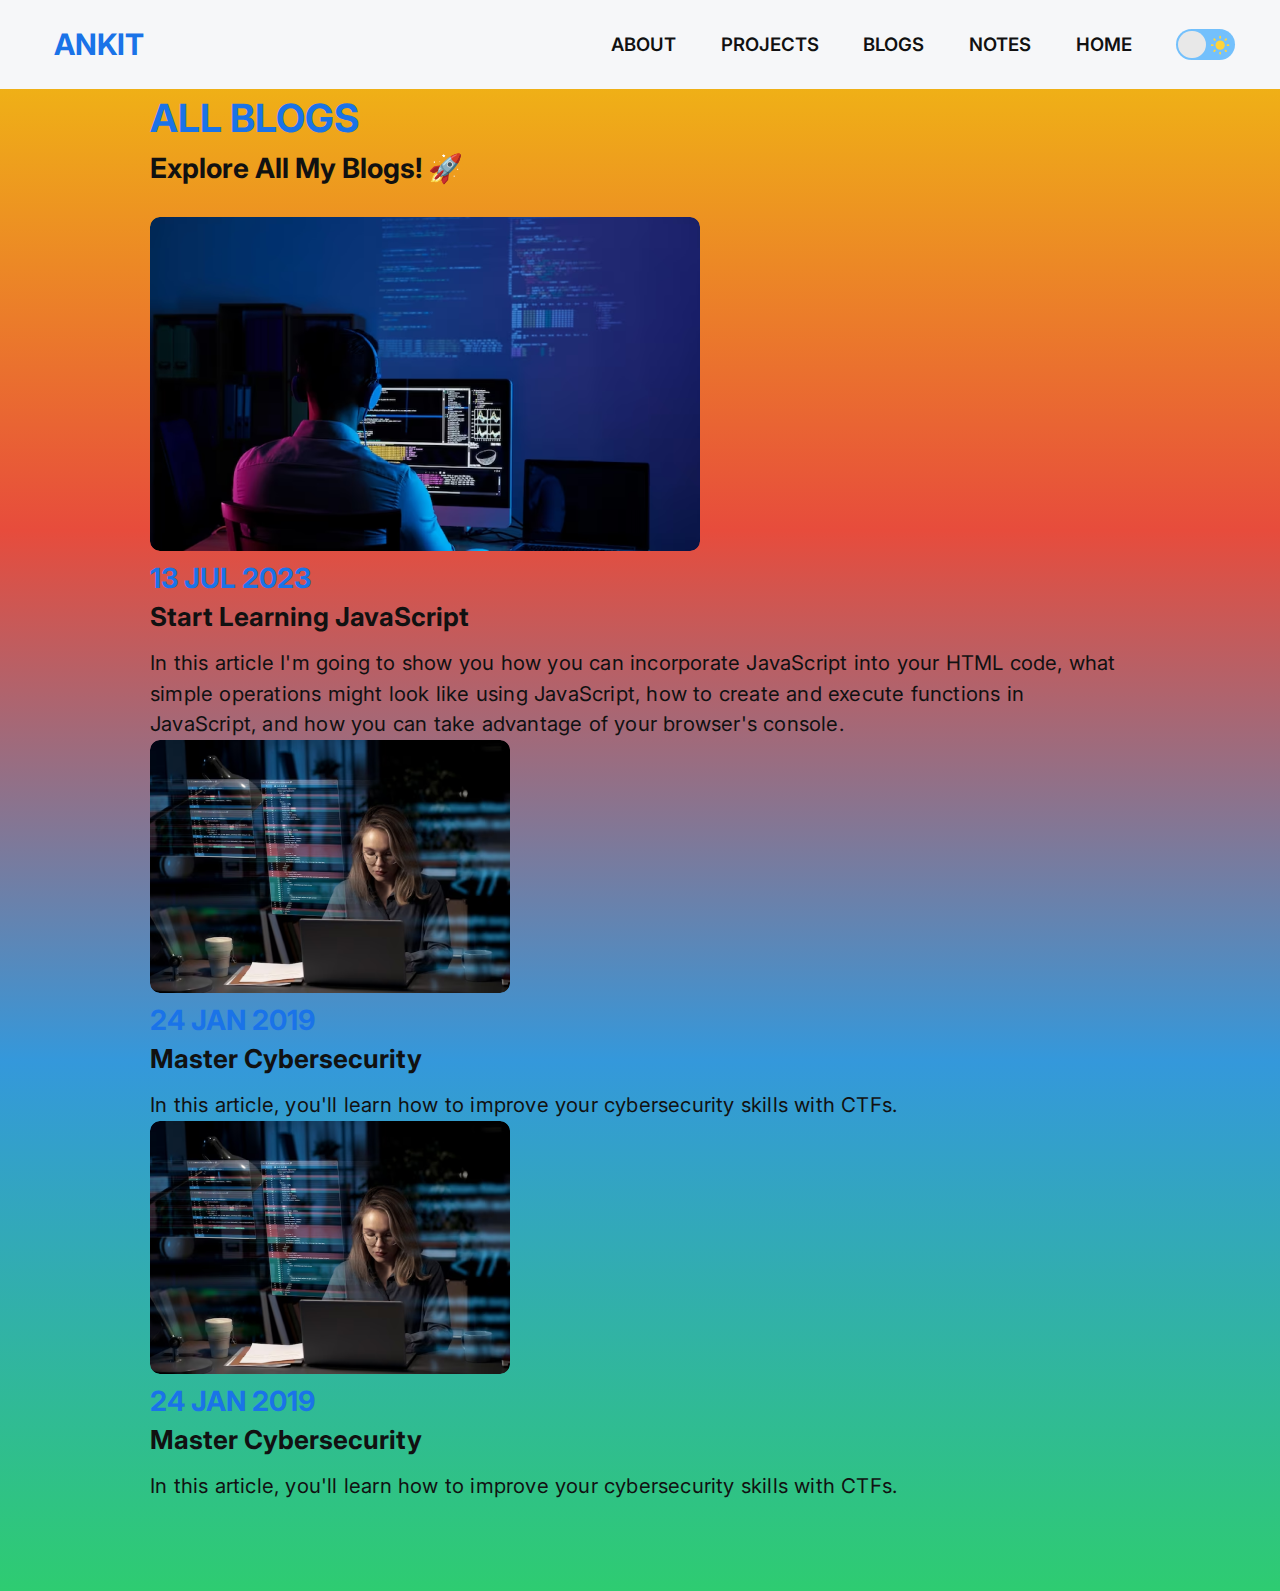
==== commit d98251eb: "search opt" ====
--- a/blogs.html
+++ b/blogs.html
@@ -1,17 +1,57 @@
 <!DOCTYPE html>
 <html lang="en">
-<head>
-  <meta charset="UTF-8">
-  <meta name="viewport" content="width=device-width, initial-scale=1.0">
-  <title>All Blogs - Ankit Gupta</title>
-  <link rel="stylesheet" href="css/general.css" />
-  <link rel="stylesheet" href="css/styles.css" />
-  <link rel="stylesheet" href="css/queries.css" />
-  <script defer src="js/Theme.js"></script>
-  <script defer src="js/script.js"></script>
-  <script defer src="js/project.js"></script>
-  
-</head>
+    <head>
+        <meta charset="UTF-8">
+        <meta name="viewport" content="width=device-width, initial-scale=1.0">
+        <title>All Blogs - Ankit Gupta</title>
+        <meta name="description" content="Explore all blogs by Ankit Gupta on web development, cybersecurity, and more. Stay updated with the latest articles and tutorials.">
+        <meta name="keywords" content="Ankit Gupta, blogs, web development, cybersecurity, JavaScript, HTML, CSS">
+        <meta name="author" content="Ankit Gupta">
+        <link rel="stylesheet" href="css/general.css" />
+        <link rel="stylesheet" href="css/styles.css" />
+        <link rel="stylesheet" href="css/queries.css" />
+        <script defer src="js/Theme.js"></script>
+        <script defer src="js/script.js"></script>
+        <script defer src="js/project.js"></script>
+      </head>
+      <meta property="og:title" content="All Blogs - Ankit Gupta">
+      <meta property="og:description" content="Explore all blogs by Ankit Gupta on web development, cybersecurity, and more. Stay updated with the latest articles and tutorials.">
+      <meta property="og:image" content="assets/blogs/blog1.png">
+      <meta property="og:url" content="https://yourwebsite.com/blogs">
+      <meta property="og:type" content="website">
+      <script type="application/ld+json">
+        {
+          "@context": "https://schema.org",
+          "@type": "Blog",
+          "name": "All Blogs - Ankit Gupta",
+          "description": "Explore all blogs by Ankit Gupta on web development, cybersecurity, and more.",
+          "url": "https://yourwebsite.com/blogs",
+          "author": {
+            "@type": "Person",
+            "name": "Ankit Gupta"
+          },
+          "blogPost": [
+            {
+              "@type": "BlogPosting",
+              "headline": "Start Learning JavaScript",
+              "image": "assets/blogs/blog1.png",
+              "author": "Ankit Gupta",
+              "datePublished": "2023-07-13",
+              "description": "In this article I'm going to show you how you can incorporate JavaScript into your HTML code, what simple operations might look like using JavaScript, how to create and execute functions in JavaScript, and how you can take advantage of your browser's console."
+            },
+            {
+              "@type": "BlogPosting",
+              "headline": "Master Cybersecurity",
+              "image": "assets/blogs/blog2.png",
+              "author": "Ankit Gupta",
+              "datePublished": "2019-01-24",
+              "description": "In this article, you'll learn how to improve your cybersecurity skills with CTFs."
+            }
+            // Add more blog posts here
+          ]
+        }
+        </script>
+                    
 <body>
   <!-- HEADER -->
   <header class="header flex align-items-center justify-content-space-between">
@@ -21,19 +61,21 @@
     </a>
 
     <!-- MOBILE NAV -->
-    <button class="btn-mobile-nav align-items-center justify-content-center flex-direction-column">
-        <div class="bars" id="bar1"></div>
-        <div class="bars" id="bar2"></div>
-        <div class="bars" id="bar3"></div>
-      </button>
-  
-      <nav class="nav flex align-items-center gap-4">
-        <a class="nav-link main-nav-link" href="index.html">Home</a>
-      
+    <button class="btn-mobile-nav align-items-center justify-content-center flex-direction-column" id="mobileNavButton">
+      <div class="bars" id="bar1"></div>
+      <div class="bars" id="bar2"></div>
+      <div class="bars" id="bar3"></div>
+    </button>
 
+    <nav class="nav flex align-items-center gap-4" id="navMenu">
+      <a class="nav-link main-nav-link" href="#about">About</a>
+      <a class="nav-link main-nav-link" href="#projects">Projects</a>
+      <a class="nav-link main-nav-link" href="#blogs">Blogs</a>
+      <a class="nav-link main-nav-link" href="#handwritten-notes">Notes</a>
+      <a class="nav-link main-nav-link" href="index.html">HOME</a>
 
       <!-- THEME TOGGLE BUTTON -->
-     <button class="switch" id="themeSwitch">
+      <button class="switch" id="themeSwitch">
         <span class="sun">
           <svg xmlns="http://www.w3.org/2000/svg" viewBox="0 0 24 24">
             <g fill="#ffd43b">
@@ -49,14 +91,13 @@
           <svg xmlns="http://www.w3.org/2000/svg" viewBox="0 0 384 512">
             <path
               d="m223.5 32c-123.5 0-223.5 100.3-223.5 224s100 224 223.5 224c60.6 0 115.5-24.2 155.8-63.4 5-4.9 6.3-12.5 3.1-18.7s-10.1-9.7-17-8.5c-9.8 1.7-19.8 2.6-30.1 2.6-96.9 0-175.5-78.8-175.5-176 0-65.8 36-123.1 89.3-153.3 6.1-3.5 9.2-10.5 7.7-17.3s-7.3-11.9-14.3-12.5c-6.3-.5-12.6-.8-19-.8z">
-            </path>
+              </path>
           </svg>
         </span>
         <span class="slider"></span>
       </button>
     </nav>
   </header>
-
 
   <!-- BLOG SECTION -->
   <section class="container blog-section section" id="blogs">
@@ -69,7 +110,7 @@
         <a href="https://www.freecodecamp.org/news/getting-started-with-javascript/" target="_blank"
           rel="noopener noreferrer">
           <div class="blog-img">
-            <img src="assets/blogs/blog1.png" alt="Master JavaScript Blog Image" />
+            <img src="assets/blogs/blog1.png" alt="Master JavaScript Blog Image" loading="lazy">
           </div>
         </a>
         <div class="blog-description">
@@ -90,7 +131,7 @@
         <a href="https://www.freecodecamp.org/news/improve-cybersecurity-skills-with-ctfs-picoctf-walkthrough/"
           target="_blank" rel="noopener noreferrer">
           <div class="blog-img">
-            <img src="assets/blogs/blog2.png" alt="Master Cybersecurity Blog Image" />
+            <img src="assets/blogs/blog2.png" alt="Master JavaScript Blog Image" loading="lazy">
           </div>
         </a>
         <div class="blog-description">
@@ -102,71 +143,19 @@
         </div>
       </div>
 
-      <!-- Add more blog entries here -->
-      <!-- Blog Entry 3 -->
+      <!-- Blog Entry 2 -->
       <div class="blog-entry">
-        <a href="https://www.freecodecamp.org/news/learn-web-development-from-harvard-university-cs50/" target="_blank"
-          rel="noopener noreferrer">
+        <a href="https://www.freecodecamp.org/news/improve-cybersecurity-skills-with-ctfs-picoctf-walkthrough/"
+          target="_blank" rel="noopener noreferrer">
           <div class="blog-img">
-            <img src="assets/blogs/blog3.png" alt="Master Web Development Blog Image" />
+            <img src="assets/blogs/blog2.png" alt="Master JavaScript Blog Image" loading="lazy">
           </div>
         </a>
         <div class="blog-description">
-          <h4 class="blog-heading">09 Mar 2023</h4>
-          <p class="blog-subheading">Master Web Development</p>
+          <h4 class="blog-heading">24 Jan 2019</h4>
+          <p class="blog-subheading">Master Cybersecurity</p>
           <p class="section-text">
-            Learn web development from Harvard University's CS50 course.
+            In this article, you'll learn how to improve your cybersecurity skills with CTFs.
           </p>
         </div>
-      </div>
-
-      <!-- Blog Entry 4 -->
-      <div class="blog-entry">
-        <a href="https://www.freecodecamp.org/news/what-is-ethical-hacking/" target="_blank" rel="noopener noreferrer">
-          <div class="blog-img">
-            <img src="assets/blogs/blog4.png" alt="Master Ethical Hacking Blog Image" />
-          </div>
-        </a>
-        <div class="blog-description">
-          <h4 class="blog-heading">09 May 2023</h4>
-          <p class="blog-subheading">Master Ethical Hacking</p>
-          <p class="section-text">
-            Understand the basics of ethical hacking and its importance.
-          </p>
-        </div>
-      </div>
-
-      <!-- New Blog Entries -->
-      <div class="blog-entry">
-        <a href="https://www.example.com/new-blog-1" target="_blank" rel="noopener noreferrer">
-          <div class="blog-img">
-            <img src="assets/blogs/blog5.png" alt="New Blog 1 Image" />
-          </div>
-        </a>
-        <div class="blog-description">
-          <h4 class="blog-heading">01 Apr 2025</h4>
-          <p class="blog-subheading">New Blog 1</p>
-          <p class="section-text">
-            Description for the new blog 1.
-          </p>
-        </div>
-      </div>
-
-      <div class="blog-entry">
-        <a href="https://www.example.com/new-blog-2" target="_blank" rel="noopener noreferrer">
-          <div class="blog-img">
-            <img src="assets/blogs/blog6.png" alt="New Blog 2 Image" />
-          </div>
-        </a>
-        <div class="blog-description">
-          <h4 class="blog-heading">02 Apr 2025</h4>
-          <p class="blog-subheading">New Blog 2</p>
-          <p class="section-text">
-            Description for the new blog 2.
-          </p>
-        </div>
-      </div>
-    </div>
-  </section>
-</body>
-</html>
+      </div>